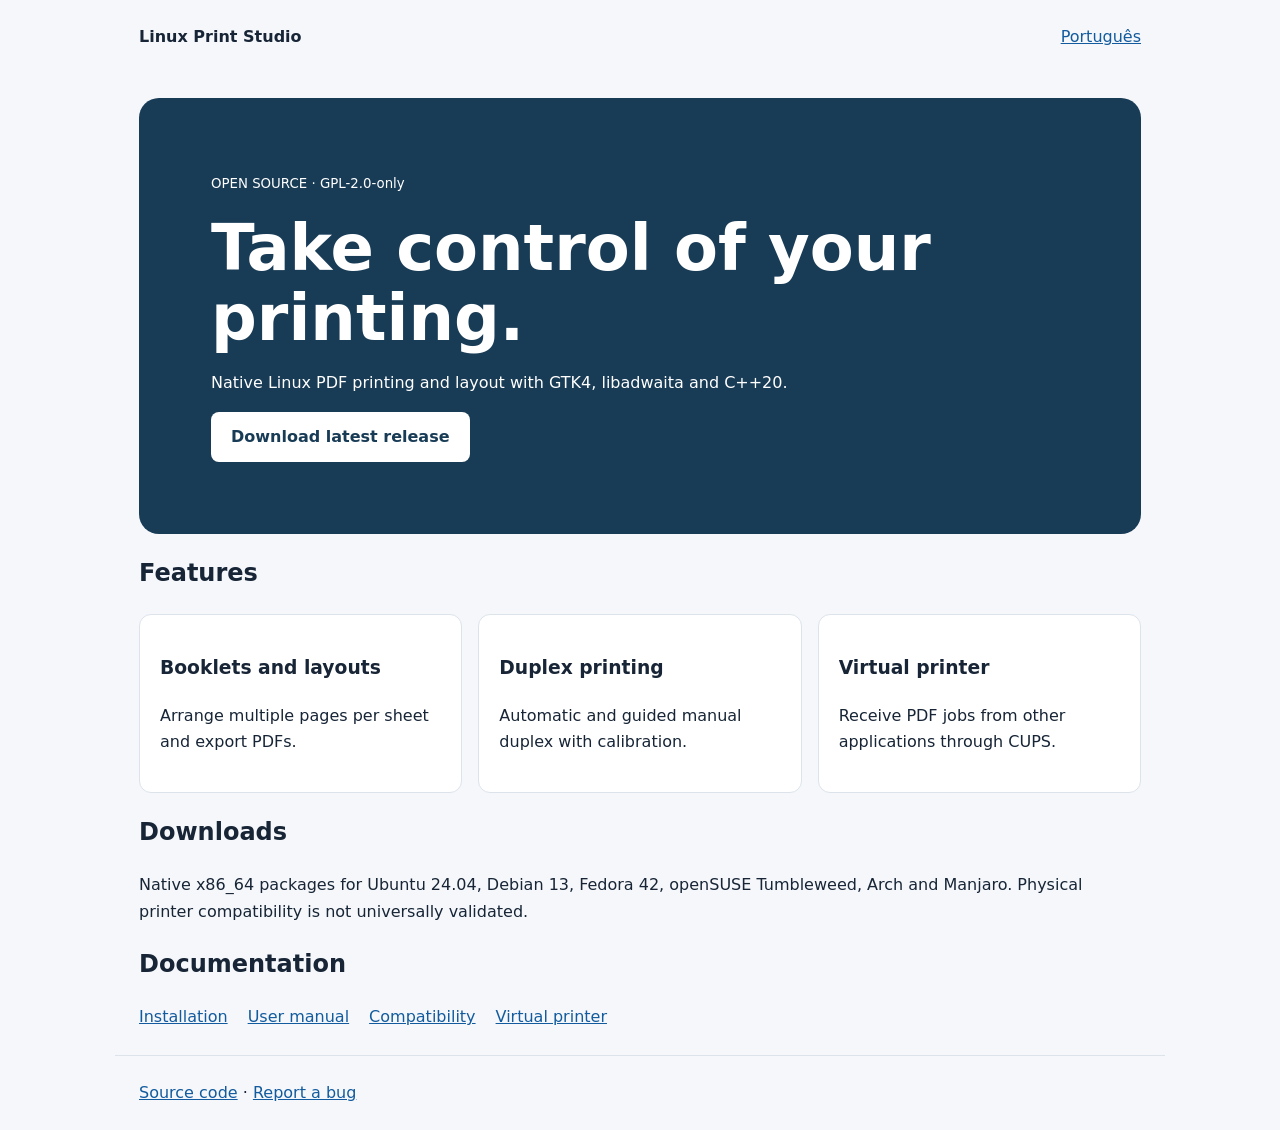
==== site/index.html @ a3a4f61c "docs: create bilingual static project website and Pages deployment" ====
<!doctype html><html lang="en"><head><meta charset="utf-8"><meta name="viewport" content="width=device-width,initial-scale=1"><title>Linux Print Studio</title><link rel="stylesheet" href="style.css"></head><body><header><strong>Linux Print Studio</strong><a href="pt.html" lang="pt-BR">Português</a></header><main><section class="hero"><small>OPEN SOURCE · GPL-2.0-only</small><h1>Take control of your printing.</h1><p>Native Linux PDF printing and layout with GTK4, libadwaita and C++20.</p><a class="button" href="https://github.com/ffabiomc/Linux-Print-Studio-/releases/latest">Download latest release</a></section><h2>Features</h2><div class="grid"><article><h3>Booklets and layouts</h3><p>Arrange multiple pages per sheet and export PDFs.</p></article><article><h3>Duplex printing</h3><p>Automatic and guided manual duplex with calibration.</p></article><article><h3>Virtual printer</h3><p>Receive PDF jobs from other applications through CUPS.</p></article></div><h2>Downloads</h2><p>Native x86_64 packages for Ubuntu 24.04, Debian 13, Fedora 42, openSUSE Tumbleweed, Arch and Manjaro. Physical printer compatibility is not universally validated.</p><h2>Documentation</h2><nav><a href="https://github.com/ffabiomc/Linux-Print-Studio-/blob/main/INSTALL.md">Installation</a><a href="https://github.com/ffabiomc/Linux-Print-Studio-/blob/main/docs/manual.en.md">User manual</a><a href="https://github.com/ffabiomc/Linux-Print-Studio-/blob/main/docs/compatibility.md">Compatibility</a><a href="https://github.com/ffabiomc/Linux-Print-Studio-/blob/main/docs/virtual-printer.md">Virtual printer</a></nav></main><footer><a href="https://github.com/ffabiomc/Linux-Print-Studio-">Source code</a> · <a href="https://github.com/ffabiomc/Linux-Print-Studio-/issues">Report a bug</a></footer></body></html>
---- site/style.css ----
*{box-sizing:border-box}body{margin:0;font:1rem/1.65 system-ui,sans-serif;background:#f5f7fa;color:#172536}header,main,footer{max-width:1050px;margin:auto;padding:24px}header{display:flex;justify-content:space-between;align-items:center}a{color:#125b9e}a:focus-visible{outline:3px solid #d18a22;outline-offset:4px}.hero{background:#183b56;color:white;padding:clamp(24px,6vw,72px);border-radius:20px}h1{font-size:clamp(2rem,5vw,4rem);line-height:1.1;margin:16px 0}.button{display:inline-block;background:white;color:#183b56;padding:12px 20px;border-radius:8px;font-weight:700;text-decoration:none}.grid{display:grid;grid-template-columns:repeat(auto-fit,minmax(210px,1fr));gap:16px}article{background:white;padding:20px;border:1px solid #dce3eb;border-radius:12px}nav{display:flex;flex-wrap:wrap;gap:20px}footer{border-top:1px solid #dce3eb}@media(prefers-color-scheme:dark){body{background:#101820;color:#e5edf5}article{background:#1b2835;border-color:#34495b}a{color:#8dcaff}}
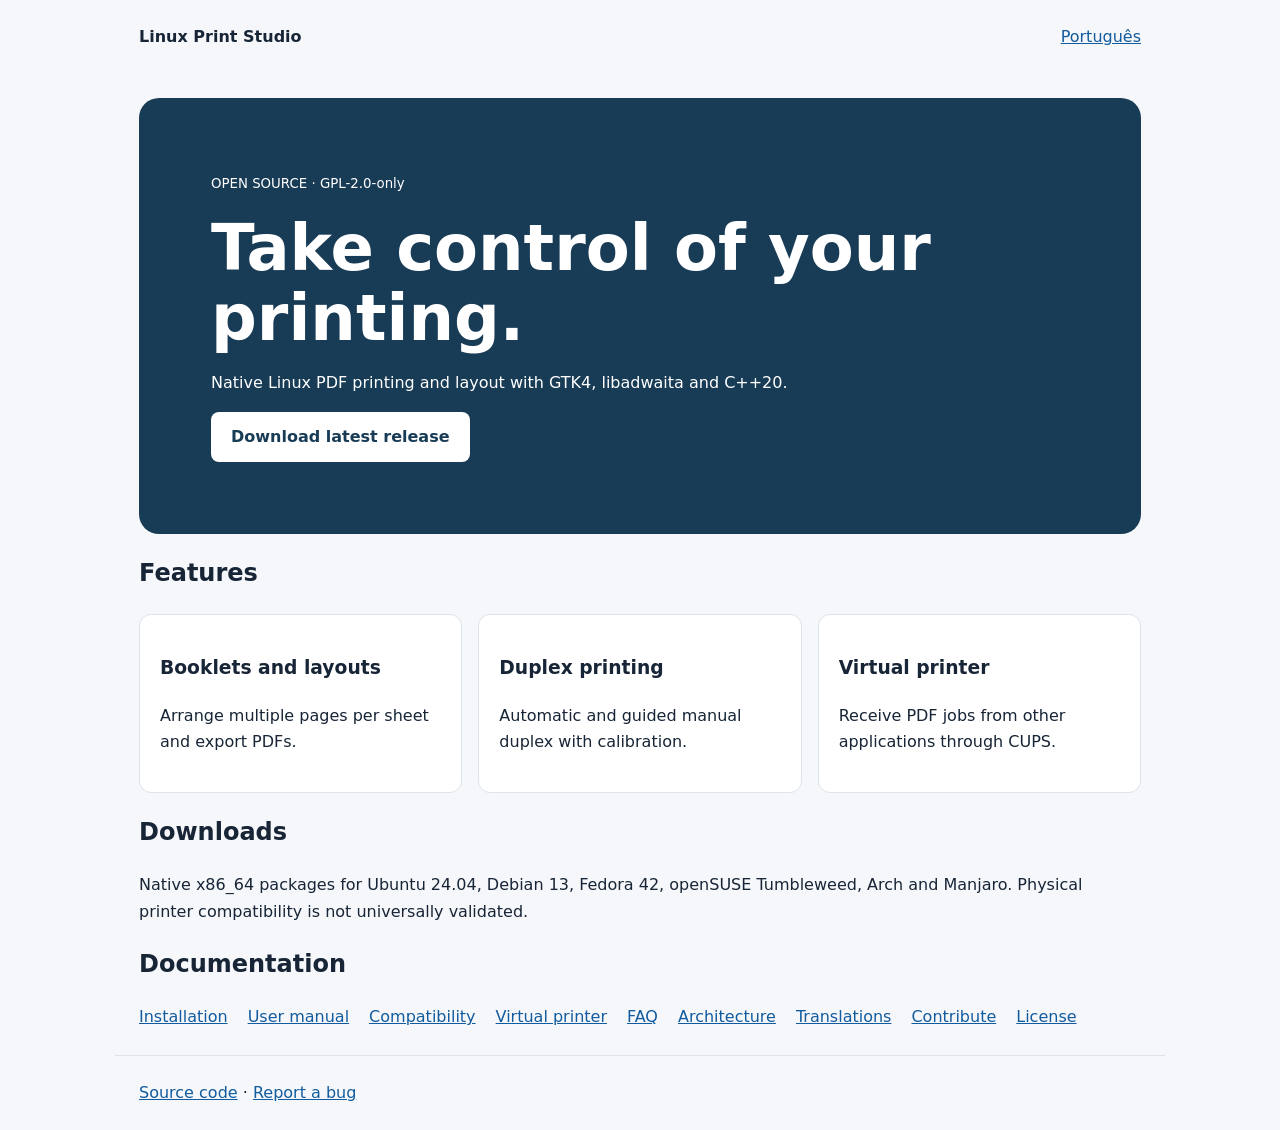
==== commit 2b727805: "docs: connect official website and expand documentation navigation" ====
--- a/site/index.html
+++ b/site/index.html
@@ -1 +1 @@
-<!doctype html><html lang="en"><head><meta charset="utf-8"><meta name="viewport" content="width=device-width,initial-scale=1"><title>Linux Print Studio</title><link rel="stylesheet" href="style.css"></head><body><header><strong>Linux Print Studio</strong><a href="pt.html" lang="pt-BR">Português</a></header><main><section class="hero"><small>OPEN SOURCE · GPL-2.0-only</small><h1>Take control of your printing.</h1><p>Native Linux PDF printing and layout with GTK4, libadwaita and C++20.</p><a class="button" href="https://github.com/ffabiomc/Linux-Print-Studio-/releases/latest">Download latest release</a></section><h2>Features</h2><div class="grid"><article><h3>Booklets and layouts</h3><p>Arrange multiple pages per sheet and export PDFs.</p></article><article><h3>Duplex printing</h3><p>Automatic and guided manual duplex with calibration.</p></article><article><h3>Virtual printer</h3><p>Receive PDF jobs from other applications through CUPS.</p></article></div><h2>Downloads</h2><p>Native x86_64 packages for Ubuntu 24.04, Debian 13, Fedora 42, openSUSE Tumbleweed, Arch and Manjaro. Physical printer compatibility is not universally validated.</p><h2>Documentation</h2><nav><a href="https://github.com/ffabiomc/Linux-Print-Studio-/blob/main/INSTALL.md">Installation</a><a href="https://github.com/ffabiomc/Linux-Print-Studio-/blob/main/docs/manual.en.md">User manual</a><a href="https://github.com/ffabiomc/Linux-Print-Studio-/blob/main/docs/compatibility.md">Compatibility</a><a href="https://github.com/ffabiomc/Linux-Print-Studio-/blob/main/docs/virtual-printer.md">Virtual printer</a></nav></main><footer><a href="https://github.com/ffabiomc/Linux-Print-Studio-">Source code</a> · <a href="https://github.com/ffabiomc/Linux-Print-Studio-/issues">Report a bug</a></footer></body></html>+<!doctype html><html lang="en"><head><meta charset="utf-8"><meta name="viewport" content="width=device-width,initial-scale=1"><title>Linux Print Studio</title><link rel="stylesheet" href="style.css"></head><body><header><strong>Linux Print Studio</strong><a href="pt.html" lang="pt-BR">Português</a></header><main><section class="hero"><small>OPEN SOURCE · GPL-2.0-only</small><h1>Take control of your printing.</h1><p>Native Linux PDF printing and layout with GTK4, libadwaita and C++20.</p><a class="button" href="https://github.com/ffabiomc/Linux-Print-Studio-/releases/latest">Download latest release</a></section><h2>Features</h2><div class="grid"><article><h3>Booklets and layouts</h3><p>Arrange multiple pages per sheet and export PDFs.</p></article><article><h3>Duplex printing</h3><p>Automatic and guided manual duplex with calibration.</p></article><article><h3>Virtual printer</h3><p>Receive PDF jobs from other applications through CUPS.</p></article></div><h2>Downloads</h2><p>Native x86_64 packages for Ubuntu 24.04, Debian 13, Fedora 42, openSUSE Tumbleweed, Arch and Manjaro. Physical printer compatibility is not universally validated.</p><h2>Documentation</h2><nav><a href="https://github.com/ffabiomc/Linux-Print-Studio-/blob/main/INSTALL.md">Installation</a><a href="https://github.com/ffabiomc/Linux-Print-Studio-/blob/main/docs/manual.en.md">User manual</a><a href="https://github.com/ffabiomc/Linux-Print-Studio-/blob/main/docs/compatibility.md">Compatibility</a><a href="https://github.com/ffabiomc/Linux-Print-Studio-/blob/main/docs/virtual-printer.md">Virtual printer</a><a href="https://github.com/ffabiomc/Linux-Print-Studio-/blob/main/docs/faq.md">FAQ</a><a href="https://github.com/ffabiomc/Linux-Print-Studio-/blob/main/docs/architecture.md">Architecture</a><a href="https://github.com/ffabiomc/Linux-Print-Studio-/blob/main/docs/translations.md">Translations</a><a href="https://github.com/ffabiomc/Linux-Print-Studio-/blob/main/CONTRIBUTING.md">Contribute</a><a href="https://github.com/ffabiomc/Linux-Print-Studio-/blob/main/LICENSE">License</a></nav></main><footer><a href="https://github.com/ffabiomc/Linux-Print-Studio-">Source code</a> · <a href="https://github.com/ffabiomc/Linux-Print-Studio-/issues">Report a bug</a></footer></body></html>
